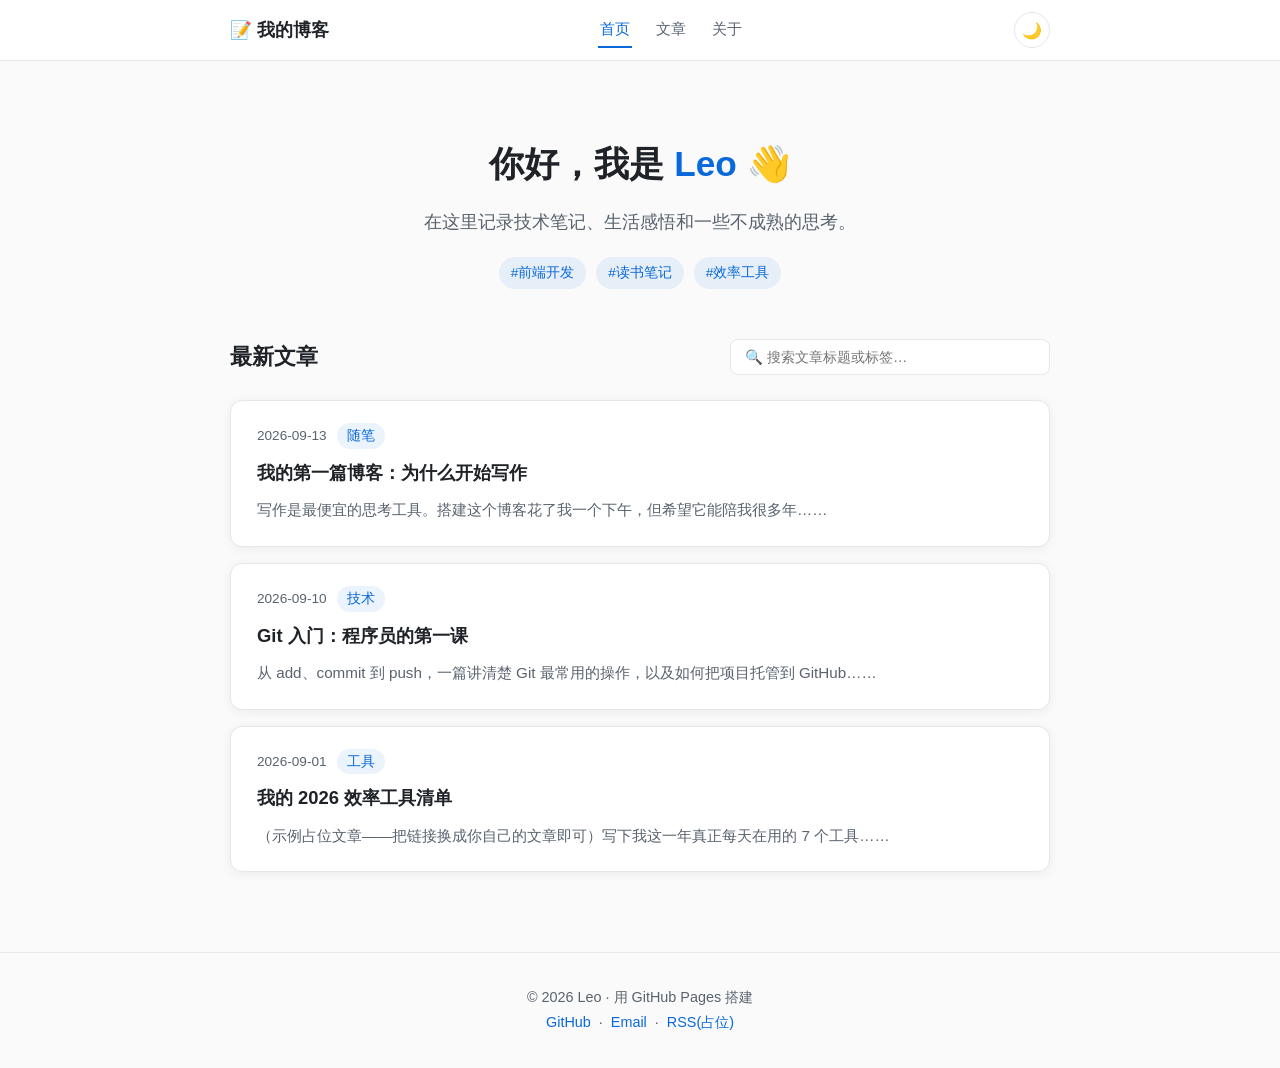
==== my-blog/index.html @ ead9c76d "Add files via upload" ====
<!DOCTYPE html>
<html lang="zh-CN" data-theme="light">
<head>
  <meta charset="UTF-8" />
  <meta name="viewport" content="width=device-width, initial-scale=1.0" />
  <title>我的博客 · 记录与思考</title>
  <meta name="description" content="一个关于技术、生活与思考的个人博客" />
  <link rel="stylesheet" href="css/style.css" />
  <link rel="icon" href="data:image/svg+xml,<svg xmlns='http://www.w3.org/2000/svg' viewBox='0 0 100 100'><text y='.9em' font-size='90'>📝</text></svg>" />
</head>
<body>
  <!-- 顶部导航 -->
  <header class="site-header">
    <div class="container header-inner">
      <a href="index.html" class="logo">📝 我的博客</a>
      <nav class="nav">
        <a href="index.html" class="active">首页</a>
        <a href="posts/hello-world.html">文章</a>
        <a href="about.html">关于</a>
      </nav>
      <button id="theme-toggle" class="theme-toggle" aria-label="切换深色模式">🌙</button>
    </div>
  </header>

  <!-- Hero 区域 -->
  <section class="hero">
    <div class="container">
      <h1>你好，我是 <span class="accent">Leo</span> 👋</h1>
      <p class="hero-sub">在这里记录技术笔记、生活感悟和一些不成熟的思考。</p>
      <div class="hero-tags">
        <span class="tag">#前端开发</span>
        <span class="tag">#读书笔记</span>
        <span class="tag">#效率工具</span>
      </div>
    </div>
  </section>

  <!-- 文章列表 -->
  <main class="container main-content">
    <div class="section-head">
      <h2>最新文章</h2>
      <input id="search-input" type="search" placeholder="🔍 搜索文章标题或标签…" />
    </div>

    <div id="post-list" class="post-list">

      <article class="post-card" data-title="我的第一篇博客：为什么开始写作" data-tags="随笔 博客">
        <a href="posts/hello-world.html">
          <div class="post-meta"><time>2026-09-13</time><span class="tag-sm">随笔</span></div>
          <h3>我的第一篇博客：为什么开始写作</h3>
          <p>写作是最便宜的思考工具。搭建这个博客花了我一个下午，但希望它能陪我很多年……</p>
        </a>
      </article>

      <article class="post-card" data-title="Git 入门：程序员的第一课" data-tags="技术 Git">
        <a href="posts/git-basics.html">
          <div class="post-meta"><time>2026-09-10</time><span class="tag-sm">技术</span></div>
          <h3>Git 入门：程序员的第一课</h3>
          <p>从 add、commit 到 push，一篇讲清楚 Git 最常用的操作，以及如何把项目托管到 GitHub……</p>
        </a>
      </article>

      <article class="post-card" data-title="我的 2026 效率工具清单" data-tags="工具 效率">
        <a href="#" class="placeholder">
          <div class="post-meta"><time>2026-09-01</time><span class="tag-sm">工具</span></div>
          <h3>我的 2026 效率工具清单</h3>
          <p>（示例占位文章——把链接换成你自己的文章即可）写下我这一年真正每天在用的 7 个工具……</p>
        </a>
      </article>

    </div>
    <p id="no-result" class="no-result" hidden>没有找到匹配的文章 🙈</p>
  </main>

  <footer class="site-footer">
    <div class="container">
      <p>© 2026 Leo · 用 <a href="https://pages.github.com" target="_blank" rel="noopener">GitHub Pages</a> 搭建</p>
      <p class="footer-links">
        <a href="https://github.com/你的用户名" target="_blank" rel="noopener">GitHub</a> ·
        <a href="mailto:you@example.com">Email</a> ·
        <a href="index.html">RSS(占位)</a>
      </p>
    </div>
  </footer>

  <script src="js/main.js"></script>
</body>
</html>
---- my-blog/css/style.css ----
/* ========== 基础变量（跟随深浅色模式） ========== */
:root {
  --bg: #fafafa;
  --bg-card: #ffffff;
  --text: #1f2328;
  --text-sub: #59636e;
  --border: #e4e7eb;
  --accent: #0969da;
  --accent-soft: rgba(9, 105, 218, 0.08);
  --shadow: 0 2px 12px rgba(0, 0, 0, 0.06);
  --radius: 12px;
}

[data-theme="dark"] {
  --bg: #0d1117;
  --bg-card: #161b22;
  --text: #e6edf3;
  --text-sub: #8b949e;
  --border: #30363d;
  --accent: #58a6ff;
  --accent-soft: rgba(88, 166, 255, 0.12);
  --shadow: 0 2px 12px rgba(0, 0, 0, 0.4);
}

/* ========== 全局 ========== */
* { margin: 0; padding: 0; box-sizing: border-box; }

html { scroll-behavior: smooth; }

body {
  font-family: -apple-system, BlinkMacSystemFont, "Segoe UI", "PingFang SC",
    "Hiragino Sans GB", "Microsoft YaHei", sans-serif;
  background: var(--bg);
  color: var(--text);
  line-height: 1.75;
  transition: background 0.3s, color 0.3s;
}

a { color: inherit; text-decoration: none; }
img { max-width: 100%; }

.container {
  max-width: 860px;
  margin: 0 auto;
  padding: 0 20px;
}

/* ========== 顶部导航 ========== */
.site-header {
  position: sticky;
  top: 0;
  z-index: 100;
  background: var(--bg-card);
  border-bottom: 1px solid var(--border);
  backdrop-filter: blur(8px);
}

.header-inner {
  display: flex;
  align-items: center;
  justify-content: space-between;
  height: 60px;
}

.logo { font-weight: 700; font-size: 1.1rem; }

.nav { display: flex; gap: 22px; }

.nav a {
  color: var(--text-sub);
  font-size: 0.95rem;
  padding: 4px 2px;
  border-bottom: 2px solid transparent;
  transition: color 0.2s;
}

.nav a:hover, .nav a.active { color: var(--accent); border-bottom-color: var(--accent); }

.theme-toggle {
  background: none;
  border: 1px solid var(--border);
  border-radius: 50%;
  width: 36px;
  height: 36px;
  font-size: 1rem;
  cursor: pointer;
  transition: transform 0.2s;
}
.theme-toggle:hover { transform: rotate(20deg) scale(1.1); }

/* ========== Hero ========== */
.hero {
  padding: 72px 0 48px;
  text-align: center;
}

.hero h1 { font-size: 2.2rem; margin-bottom: 12px; }
.accent { color: var(--accent); }
.hero-sub { color: var(--text-sub); font-size: 1.1rem; margin-bottom: 20px; }

.hero-tags { display: flex; gap: 10px; justify-content: center; flex-wrap: wrap; }

.tag {
  font-size: 0.85rem;
  color: var(--accent);
  background: var(--accent-soft);
  padding: 4px 12px;
  border-radius: 999px;
}

/* ========== 文章列表 ========== */
.main-content { padding-bottom: 80px; }

.section-head {
  display: flex;
  align-items: center;
  justify-content: space-between;
  gap: 16px;
  flex-wrap: wrap;
  margin-bottom: 24px;
}

.section-head h2 { font-size: 1.4rem; }

#search-input {
  flex: 1;
  min-width: 220px;
  max-width: 320px;
  padding: 9px 14px;
  border: 1px solid var(--border);
  border-radius: 8px;
  background: var(--bg-card);
  color: var(--text);
  font-size: 0.9rem;
  outline: none;
}
#search-input:focus { border-color: var(--accent); }

.post-list { display: flex; flex-direction: column; gap: 16px; }

.post-card {
  background: var(--bg-card);
  border: 1px solid var(--border);
  border-radius: var(--radius);
  padding: 22px 26px;
  box-shadow: var(--shadow);
  transition: transform 0.2s, border-color 0.2s;
}

.post-card:hover { transform: translateY(-3px); border-color: var(--accent); }

.post-meta {
  display: flex;
  align-items: center;
  gap: 10px;
  color: var(--text-sub);
  font-size: 0.85rem;
  margin-bottom: 8px;
}

.tag-sm {
  background: var(--accent-soft);
  color: var(--accent);
  padding: 1px 10px;
  border-radius: 999px;
}

.post-card h3 { font-size: 1.15rem; margin-bottom: 8px; }
.post-card p { color: var(--text-sub); font-size: 0.95rem; }

.no-result { text-align: center; color: var(--text-sub); padding: 40px 0; }

/* ========== 文章页 ========== */
.article { padding: 48px 0 80px; }

.article-header { margin-bottom: 32px; }
.article-header h1 { font-size: 1.8rem; margin-bottom: 12px; line-height: 1.4; }

.article-body h2 {
  font-size: 1.35rem;
  margin: 36px 0 14px;
  padding-left: 12px;
  border-left: 4px solid var(--accent);
}

.article-body h3 { font-size: 1.1rem; margin: 24px 0 10px; }

.article-body p { margin-bottom: 16px; }

.article-body pre {
  background: var(--bg-card);
  border: 1px solid var(--border);
  border-radius: 8px;
  padding: 16px 18px;
  overflow-x: auto;
  margin: 18px 0;
  font-size: 0.88rem;
  line-height: 1.6;
}

.article-body code {
  font-family: "Cascadia Code", Consolas, "Courier New", monospace;
}

.article-body p code, .article-body li code {
  background: var(--accent-soft);
  color: var(--accent);
  padding: 1px 6px;
  border-radius: 4px;
  font-size: 0.9em;
}

.article-body ul, .article-body ol { margin: 0 0 16px 24px; }
.article-body blockquote {
  border-left: 4px solid var(--border);
  padding: 8px 16px;
  margin: 18px 0;
  color: var(--text-sub);
  background: var(--bg-card);
  border-radius: 0 8px 8px 0;
}

.back-link {
  display: inline-block;
  margin-top: 48px;
  color: var(--accent);
  font-size: 0.95rem;
}
.back-link:hover { text-decoration: underline; }

/* ========== 关于页 ========== */
.about-page { padding: 56px 0 80px; }
.about-page h1 { margin-bottom: 24px; }
.about-page p { margin-bottom: 16px; color: var(--text); }

/* ========== 页脚 ========== */
.site-footer {
  border-top: 1px solid var(--border);
  padding: 32px 0;
  text-align: center;
  color: var(--text-sub);
  font-size: 0.9rem;
}
.footer-links a { color: var(--accent); margin: 0 4px; }
.footer-links a:hover { text-decoration: underline; }

/* ========== 移动端适配 ========== */
@media (max-width: 640px) {
  .hero { padding: 48px 0 36px; }
  .hero h1 { font-size: 1.7rem; }
  .section-head { flex-direction: column; align-items: stretch; }
  #search-input { max-width: none; }
  .post-card { padding: 18px 20px; }
}
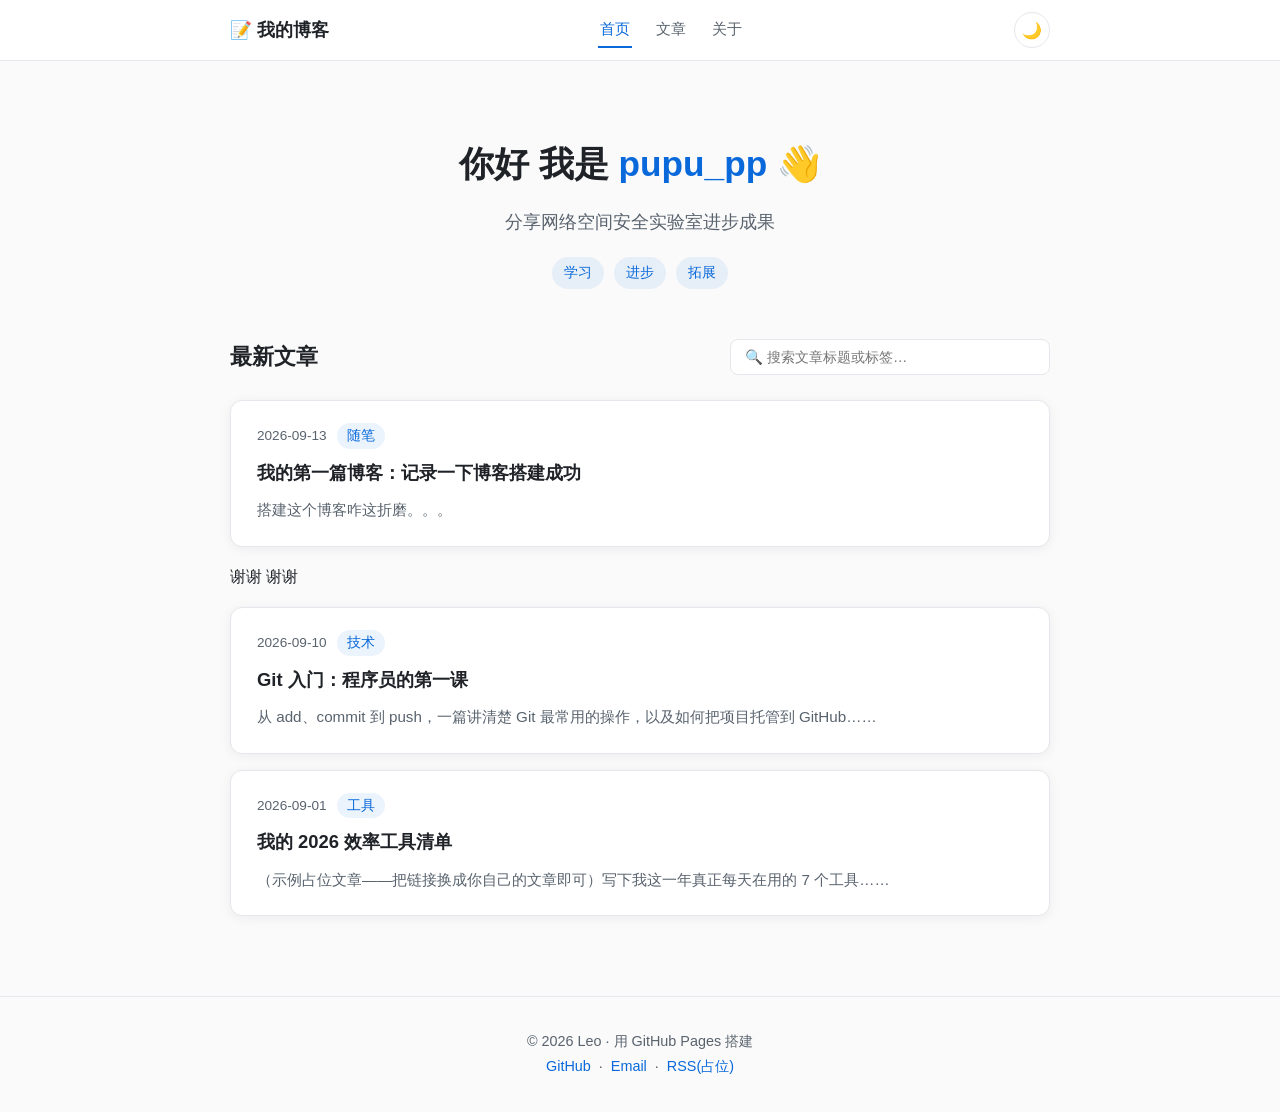
==== commit 40fbbf2c: "Modify hero section and blog post details Updated hero section content and post titles." ====
--- a/my-blog/index.html
+++ b/my-blog/index.html
@@ -25,12 +25,12 @@
   <!-- Hero 区域 -->
   <section class="hero">
     <div class="container">
-      <h1>你好，我是 <span class="accent">Leo</span> 👋</h1>
-      <p class="hero-sub">在这里记录技术笔记、生活感悟和一些不成熟的思考。</p>
+      <h1>你好 我是 <span class="accent">pupu_pp</span> 👋</h1>
+      <p class="hero-sub">分享网络空间安全实验室进步成果</p>
       <div class="hero-tags">
-        <span class="tag">#前端开发</span>
-        <span class="tag">#读书笔记</span>
-        <span class="tag">#效率工具</span>
+        <span class="tag">学习</span>
+        <span class="tag">进步</span>
+        <span class="tag">拓展</span>
       </div>
     </div>
   </section>
@@ -47,10 +47,10 @@
       <article class="post-card" data-title="我的第一篇博客：为什么开始写作" data-tags="随笔 博客">
         <a href="posts/hello-world.html">
           <div class="post-meta"><time>2026-09-13</time><span class="tag-sm">随笔</span></div>
-          <h3>我的第一篇博客：为什么开始写作</h3>
-          <p>写作是最便宜的思考工具。搭建这个博客花了我一个下午，但希望它能陪我很多年……</p>
+          <h3>我的第一篇博客：记录一下博客搭建成功</h3>
+          <p>搭建这个博客咋这折磨。。。</p>
         </a>
-      </article>
+      </article>谢谢 谢谢
 
       <article class="post-card" data-title="Git 入门：程序员的第一课" data-tags="技术 Git">
         <a href="posts/git-basics.html">
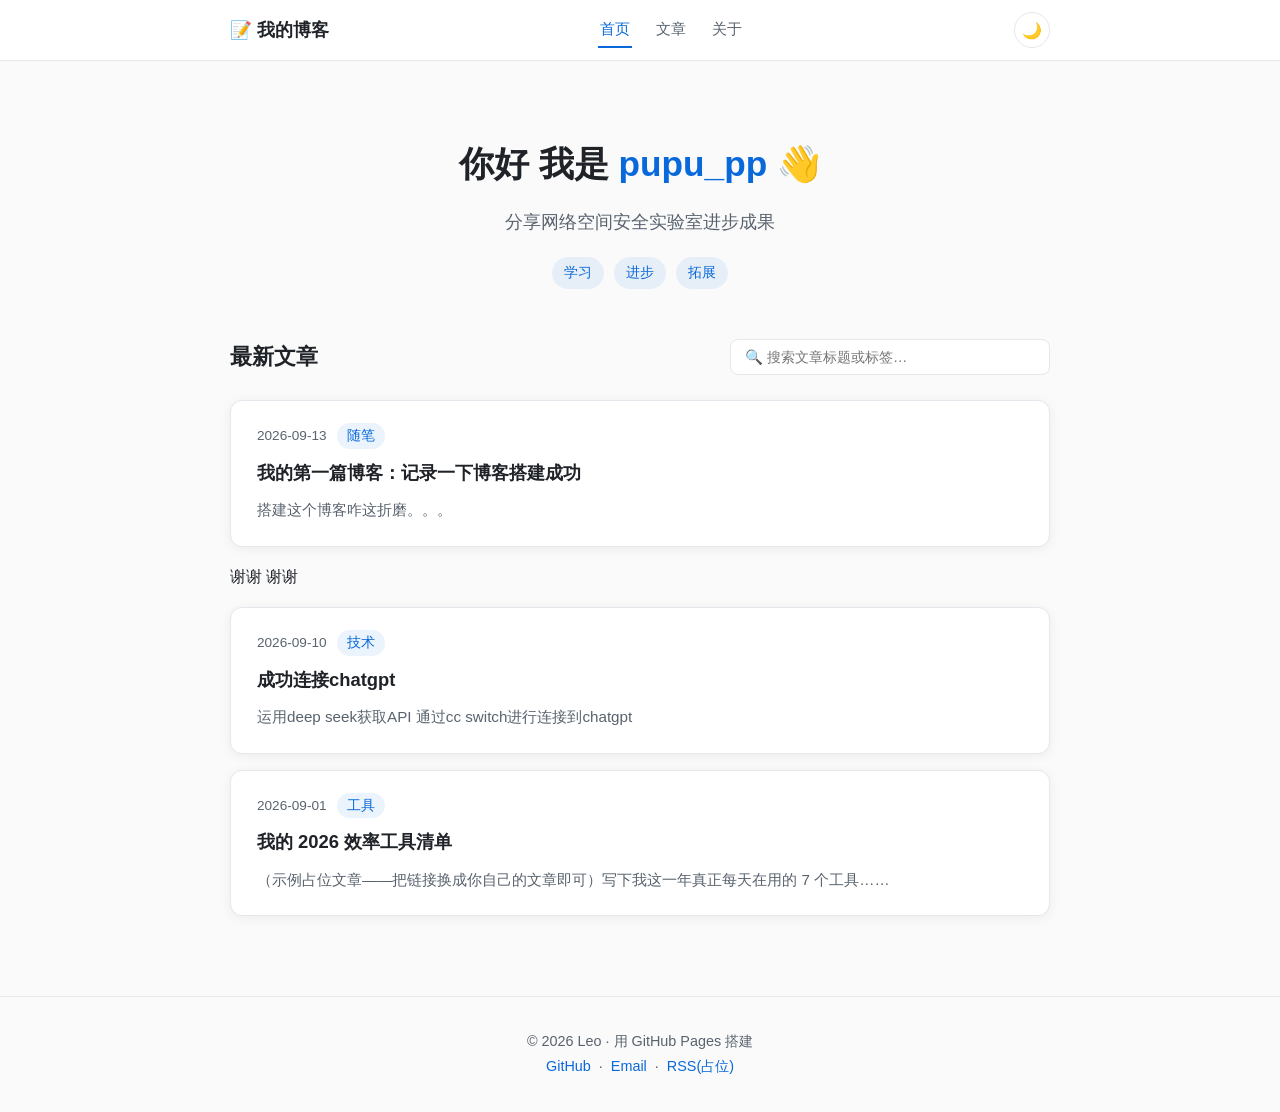
==== commit 6e9bb2f9: "Update index.html" ====
--- a/my-blog/index.html
+++ b/my-blog/index.html
@@ -3,7 +3,7 @@
 <head>
   <meta charset="UTF-8" />
   <meta name="viewport" content="width=device-width, initial-scale=1.0" />
-  <title>我的博客 · 记录与思考</title>
+  <title>我的博客</title>
   <meta name="description" content="一个关于技术、生活与思考的个人博客" />
   <link rel="stylesheet" href="css/style.css" />
   <link rel="icon" href="data:image/svg+xml,<svg xmlns='http://www.w3.org/2000/svg' viewBox='0 0 100 100'><text y='.9em' font-size='90'>📝</text></svg>" />
@@ -55,8 +55,8 @@
       <article class="post-card" data-title="Git 入门：程序员的第一课" data-tags="技术 Git">
         <a href="posts/git-basics.html">
           <div class="post-meta"><time>2026-09-10</time><span class="tag-sm">技术</span></div>
-          <h3>Git 入门：程序员的第一课</h3>
-          <p>从 add、commit 到 push，一篇讲清楚 Git 最常用的操作，以及如何把项目托管到 GitHub……</p>
+          <h3>成功连接chatgpt</h3>
+          <p>运用deep seek获取API 通过cc switch进行连接到chatgpt</p></p>
         </a>
       </article>
 
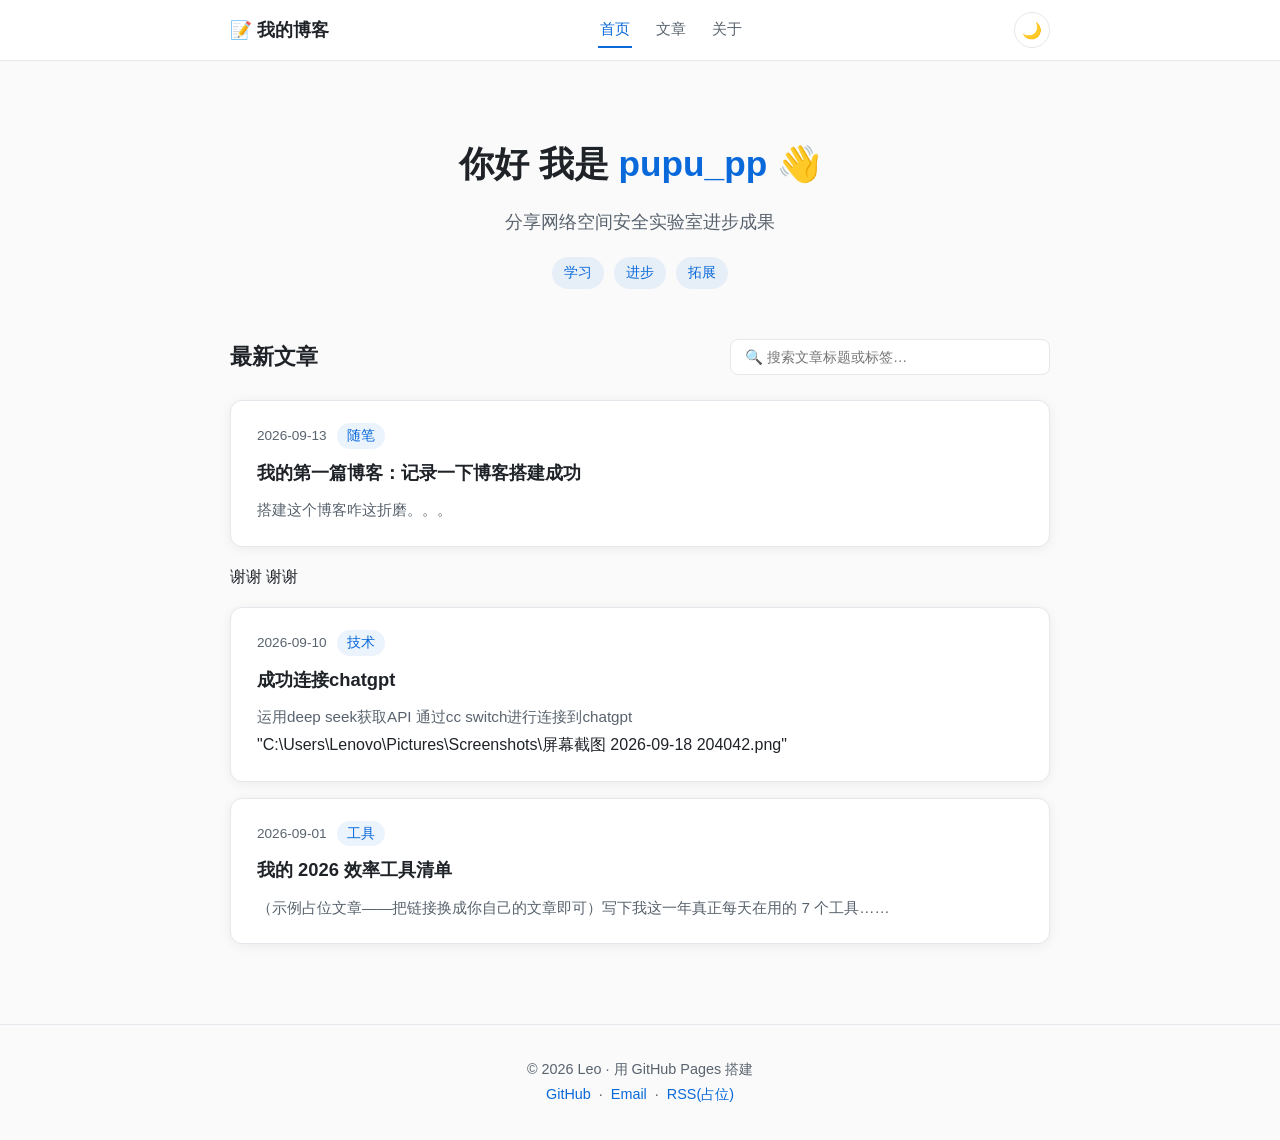
==== commit 0aef7d9a: "Update index.html" ====
--- a/my-blog/index.html
+++ b/my-blog/index.html
@@ -57,7 +57,7 @@
           <div class="post-meta"><time>2026-09-10</time><span class="tag-sm">技术</span></div>
           <h3>成功连接chatgpt</h3>
           <p>运用deep seek获取API 通过cc switch进行连接到chatgpt</p></p>
-        </a>
+        </a>"C:\Users\Lenovo\Pictures\Screenshots\屏幕截图 2026-09-18 204042.png"
       </article>
 
       <article class="post-card" data-title="我的 2026 效率工具清单" data-tags="工具 效率">
